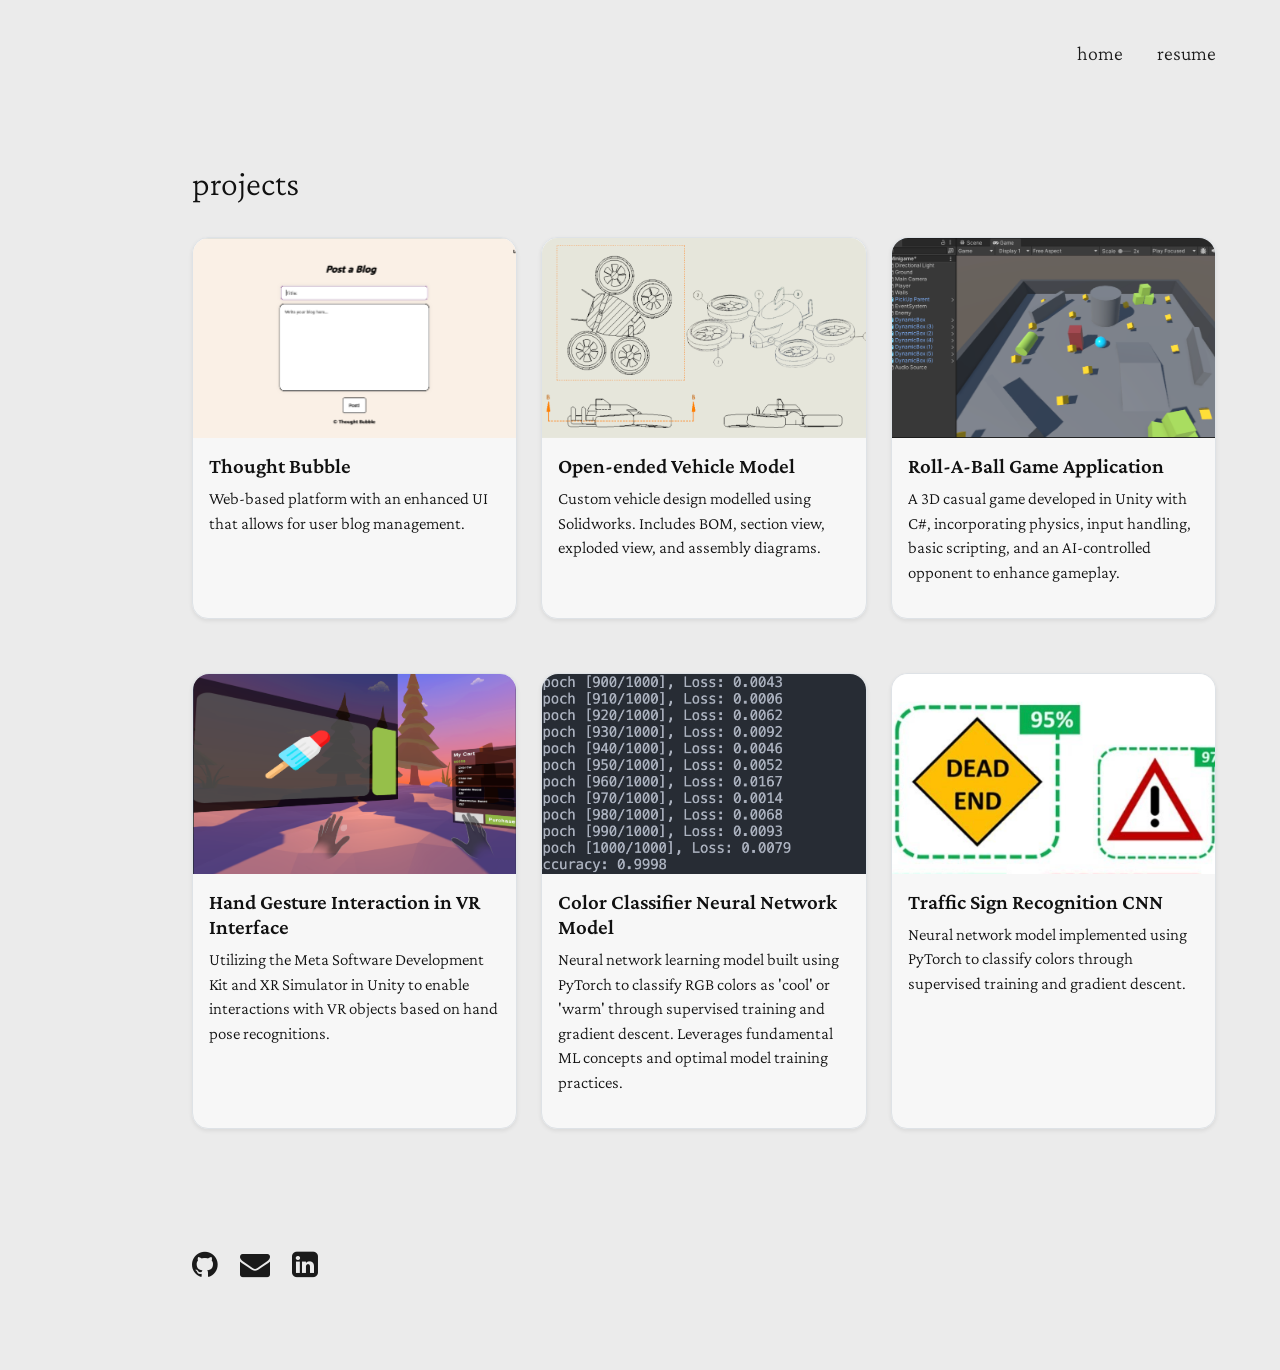
==== projects.html @ 2c20682a "Redesign hero, split projects onto its own page Restyle the home page around a serif voice and a fla" ====
<!DOCTYPE html>
<html lang="en">

<head>
    <meta charset="utf-8">
    <meta name="viewport" content="initial-scale=1.0, width=device-width">
    <title>Projects &middot; Alvin Liu</title>
    <link href="https://cdn.jsdelivr.net/npm/bootstrap@5.3.3/dist/css/bootstrap.min.css" rel="stylesheet">
    <link href="styles.css" rel="stylesheet">
    <link rel="preconnect" href="https://fonts.googleapis.com">
    <link rel="preconnect" href="https://fonts.gstatic.com" crossorigin>
    <link href="https://fonts.googleapis.com/css2?family=Lora:wght@400..700&display=swap" rel="stylesheet">
    <link href="https://fonts.googleapis.com/css2?family=Crimson+Pro:ital,wght@0,300..700;1,300..700&display=swap"
        rel="stylesheet">
    <link rel="stylesheet" href="https://cdnjs.cloudflare.com/ajax/libs/font-awesome/4.7.0/css/font-awesome.min.css">
</head>

<body>
    <div class="page">
        <header class="site-nav">
            <a href="index.html">home</a>
            <a href="https://drive.google.com/file/d/1VOfpkG4gWBabNnn5wwPnrDvvU5tSWnXs/view?usp=sharing"
                target="_blank" rel="noopener">resume</a>
        </header>

        <section class="projects-section projects-page">
            <h1 class="section-heading">projects</h1>
            <div class="container-fluid p-0">
                <div class="row g-4">
                    <div class="col-md-6 col-lg-4" style="margin-bottom: 30px;">
                        <div class="card h-100 border rounded-4 shadow-sm project-card-sm">
                            <img src="thoughtbubbleSS.png" class="card-img-top"
                                alt="Thought Bubble blog interface screenshot">
                            <div class="card-body">
                                <h5 class="card-title">Thought Bubble</h5>
                                <p class="card-text">Web-based platform with an enhanced UI
                                    that allows for user blog management.</p>
                            </div>
                        </div>
                    </div>

                    <div class="col-md-6 col-lg-4" style="margin-bottom: 30px;">
                        <div class="card h-100 border rounded-4 shadow-sm project-card-sm">
                            <img src="vehicleSS.png" class="card-img-top"
                                alt="SolidWorks vehicle assembly drawing">
                            <div class="card-body">
                                <h5 class="card-title">Open-ended Vehicle Model</h5>
                                <p class="card-text">Custom vehicle design modelled using Solidworks. Includes BOM,
                                    section view, exploded view, and assembly diagrams.</p>
                            </div>
                        </div>
                    </div>

                    <div class="col-md-6 col-lg-4" style="margin-bottom: 30px;">
                        <div class="card h-100 border rounded-4 shadow-sm project-card-sm">
                            <img src="Roll-A-Ball Image.png" class="card-img-top"
                                alt="Roll-A-Ball game scene in Unity">
                            <div class="card-body">
                                <h5 class="card-title">Roll-A-Ball Game Application</h5>
                                <p class="card-text">A 3D casual game developed in Unity with C#, incorporating physics,
                                    input handling, basic scripting, and an AI-controlled opponent to enhance gameplay.
                                </p>
                            </div>
                        </div>
                    </div>

                    <div class="col-md-6 col-lg-4" style="margin-bottom: 30px;">
                        <div class="card h-100 border rounded-4 shadow-sm project-card-sm">
                            <img src="meta-sdk-onboarding.png" class="card-img-top"
                                alt="Meta XR SDK hand tracking onboarding screen">
                            <div class="card-body">
                                <h5 class="card-title">Hand Gesture Interaction in VR Interface</h5>
                                <p class="card-text">Utilizing the Meta Software Development Kit and XR Simulator in
                                    Unity to enable interactions with VR objects based on hand pose recognitions.</p>
                            </div>
                        </div>
                    </div>

                    <div class="col-md-6 col-lg-4" style="margin-bottom: 30px;">
                        <div class="card h-100 border rounded-4 shadow-sm project-card-sm">
                            <img src="Screenshot 2025-05-20 at 3.33.55 PM.png" class="card-img-top"
                                alt="Colour classifier training output">
                            <div class="card-body">
                                <h5 class="card-title">Color Classifier Neural Network Model</h5>
                                <p class="card-text">Neural network learning model built using PyTorch to classify RGB
                                    colors as 'cool' or 'warm' through supervised training and gradient descent.
                                    Leverages fundamental ML concepts and optimal model training practices.</p>
                            </div>
                        </div>
                    </div>

                    <div class="col-md-6 col-lg-4" style="margin-bottom: 30px;">
                        <div class="card h-100 border rounded-4 shadow-sm project-card-sm">
                            <img src="Screenshot 2026-01-19 at 11.39.29 PM.png" class="card-img-top"
                                alt="Traffic sign recognition model output">
                            <div class="card-body">
                                <h5 class="card-title">Traffic Sign Recognition CNN</h5>
                                <p class="card-text">Neural network model implemented using PyTorch
                                    to classify colors through supervised training and gradient descent.</p>
                            </div>
                        </div>
                    </div>
                </div>
            </div>
        </section>

        <div class="logos">
            <a href="https://github.com/ayzlliu" target="_blank" rel="noopener" aria-label="GitHub"><i
                    class="fa">&#xf09b;</i></a>
            <a href="mailto:alvin.liu@uwaterloo.ca" aria-label="Email"><i class="fa">&#xf0e0;</i></a>
            <a href="https://www.linkedin.com/in/alvinyzlliu/" target="_blank" rel="noopener" aria-label="LinkedIn"><i
                    class="fa">&#xf08c;</i></a>
        </div>
    </div>
    <script src="https://cdn.jsdelivr.net/npm/bootstrap@5.3.3/dist/js/bootstrap.bundle.min.js"></script>
</body>

</html>
---- styles.css ----
:root {
  /* neutral light grey */
  --bg: #ebebeb;
  --ink: #111111;
  --ink-soft: #1a1a1a;
  --accent: #e15a38;
  --marker: #bfdcf5;
  /* a saturated relative of the marker: inline emphasis and links read as the
     same colour family as the highlight, instead of introducing a third hue */
  --link: #3f6fb0;

  --ease-out: cubic-bezier(0.2, 0.8, 0.3, 1);
}

/* flat paper, no wash: the reference gets its calm from an even field, and a
   gradient behind the text was fighting the highlight for attention */
body {
  background-color: var(--bg);
  font-family: "Quicksand", sans-serif;
  font-size: 19px;
  color: #111111;
  overflow-x: hidden;
  position: relative;
}

body::before {
  content: none;
}

.page {
  position: relative;
  z-index: 5;
  max-width: 1500px;
  margin: 0 auto;
  /* the base gutter, plus a 10vw inset so the content hangs off the left
     edge. dropped on narrow screens, where it would leave no column at all */
  padding: 0 clamp(24px, 5vw, 96px) 0 calc(clamp(24px, 5vw, 96px) + 10vw);
}

/* content column on the left, photo rail on the right */
.hero {
  display: grid;
  grid-template-columns: minmax(0, 1fr) 200px;
  column-gap: clamp(32px, 6vw, 110px);
  align-items: start;
  margin-top: 96px;
}

.hero-body {
  max-width: 44rem;
}

.photo-rail {
  display: flex;
  flex-direction: column;
  gap: 28px;
  align-items: center;
  padding-top: 40px;
}

.rail-photo {
  width: 150px;
  height: 150px;
  object-fit: cover;
  border-radius: 50%;
}

.centered {
  font-family: "Lora", serif;
  font-optical-sizing: auto;
  font-weight: 300;
  font-style: italic;
  position: relative;
  z-index: 10;
  text-align: center;
  color: #000000;
  font-size: clamp(44px, 6vw, 76px);
  line-height: 1.05;
  margin: 0;
  text-align: left;
}

/* a real header row, so the links can never collide with the photo rail */
.site-nav {
  display: flex;
  justify-content: flex-end;
  gap: 34px;
  padding-top: 38px;
}

/* lowercase serif, matching the body voice rather than shouting from the corner */
.site-nav a {
  font-family: "Crimson Pro", serif;
  font-weight: 300;
  font-size: 20px;
  color: var(--ink-soft);
  text-decoration: none;
  transition: color 0.2s var(--ease-out);
}

.site-nav a:hover {
  color: var(--link);
  text-decoration: underline;
  text-underline-offset: 4px;
}

/* matches the title's serif italic, as in the reference */
.intro {
  font-family: "Lora", serif;
  font-style: italic;
  font-size: 26px;
  /* roomy enough that the highlight blocks don't split across lines */
  line-height: 1.75;
  margin-top: 30px;
  max-width: 38rem;
}

/* half-height marker: fill covers the lower 45% so the words sit on the
   highlight rather than inside it, the way a real highlighter reads */
.accent-underline {
  background-image: linear-gradient(
    to top,
    var(--marker) 0%,
    var(--marker) 45%,
    transparent 45%
  );
  padding: 0 0.12em;
  -webkit-box-decoration-break: clone;
  box-decoration-break: clone;
}

.experience {
  position: relative;
  margin-top: 32px;
}

/* everything below the intro runs on the serif, so the hero reads as one
   voice instead of a serif title bolted onto a geometric sans */
.section-label,
.experience,
.past-block {
  font-family: "Crimson Pro", serif;
  /* 300 rather than 400: at 400 this face reads heavier than the italic
     intro above it and the block looked bolder than it was */
  font-weight: 300;
}

/* lowercase lead-in, as in the reference: it labels the list rather than
   competing with it, so it stays at body size */
.section-label {
  font-size: 20px;
  margin: 0 0 16px;
}

.experience li,
.past-block li {
  font-size: 19px;
}



.past-block {
  margin-top: 28px;
}

.experience ul,
.past-block ul {
  list-style-type: disc;
  padding-left: 24px;
  margin: 0;
  max-width: 44rem;
  line-height: 1.4;
}

/* inline emphasis for tools and languages. the marker is reserved for the
   three section lead-ins; if every tech term were highlighted too, the
   highlight would stop meaning anything */
.tech {
  color: var(--link);
  font-weight: 600;
}

/* left-aligned lowercase, so the section reads as a continuation of the hero
   rather than a centered Bootstrap block bolted underneath it */
.projects-section {
  margin-top: 130px;
}

/* on its own page there is no hero above it, so it picks up the same top
   rhythm the hero has on the home page */
.projects-page {
  margin-top: 96px;
}

.section-heading {
  font-family: "Crimson Pro", serif;
  font-weight: 300;
  font-size: 34px;
  margin: 0 0 32px;
}

.logos {
  display: flex;
  justify-content: flex-start;
  gap: 22px;
  margin-top: 90px;
  margin-bottom: 90px;
}

.logos a {
  color: var(--ink-soft);
  font-size: 30px;
  line-height: 1;
  transition: color 0.2s var(--ease-out), transform 0.2s var(--ease-out);
}

.logos a:hover {
  color: var(--accent);
  transform: translateY(-3px);
}

/* below this the two-column hero stops paying for itself: the rail becomes
   a horizontal strip under the text and everything shares one column */
@media (max-width: 900px) {
  .page {
    padding-left: clamp(24px, 5vw, 96px);
  }

  .hero {
    grid-template-columns: minmax(0, 1fr);
    margin-top: 110px;
    row-gap: 48px;
  }

  .photo-rail {
    flex-direction: row;
    justify-content: flex-start;
    padding-top: 0;
  }
}

@media (max-width: 475px) {
  .intro {
    font-size: 20px;
  }

  .rail-photo {
    width: 120px;
    height: 120px;
  }
}

.card-img-top {
  object-fit: cover;
  height: 200px;
  border-top-left-radius: 1rem;
  border-top-right-radius: 1rem;
}
/* quiet cards: the heavy glass-and-shadow treatment belonged to the gradient
   background and reads as noise on flat paper */
.card {
  background: rgba(255, 255, 255, 0.6);
  color: #111;
  border: 1px solid rgba(0, 0, 0, 0.08);
  box-shadow: none;
  border-radius: 14px;
  transition: transform 0.25s var(--ease-out), box-shadow 0.25s var(--ease-out);
}

.card:hover {
  transform: translateY(-4px);
  box-shadow: 0 14px 30px rgba(0, 0, 0, 0.08);
}

.card-title {
  font-family: "Crimson Pro", serif;
  font-weight: 600;
  font-size: 21px;
}

.card-text {
  font-family: "Crimson Pro", serif;
  font-weight: 300;
  font-size: 17px;
  line-height: 1.45;
}
.project-card-sm {
  max-width: 370px;
  margin: 0 auto 1rem auto;
  font-size: 0.9rem;
}
.project-card-sm .card-img-top {
  height: 200px;
  object-fit: cover;
}
/* keyboard-only focus ring; mouse clicks stay clean */
a:focus-visible {
  outline: 2px solid var(--accent);
  outline-offset: 3px;
  border-radius: 4px;
}

@media (prefers-reduced-motion: reduce) {
  *,
  *::before,
  *::after {
    animation-duration: 0.01ms !important;
    animation-iteration-count: 1 !important;
    transition-duration: 0.01ms !important;
    scroll-behavior: auto !important;
  }

  .card:hover,
  .logos a:hover {
    transform: none;
  }
}
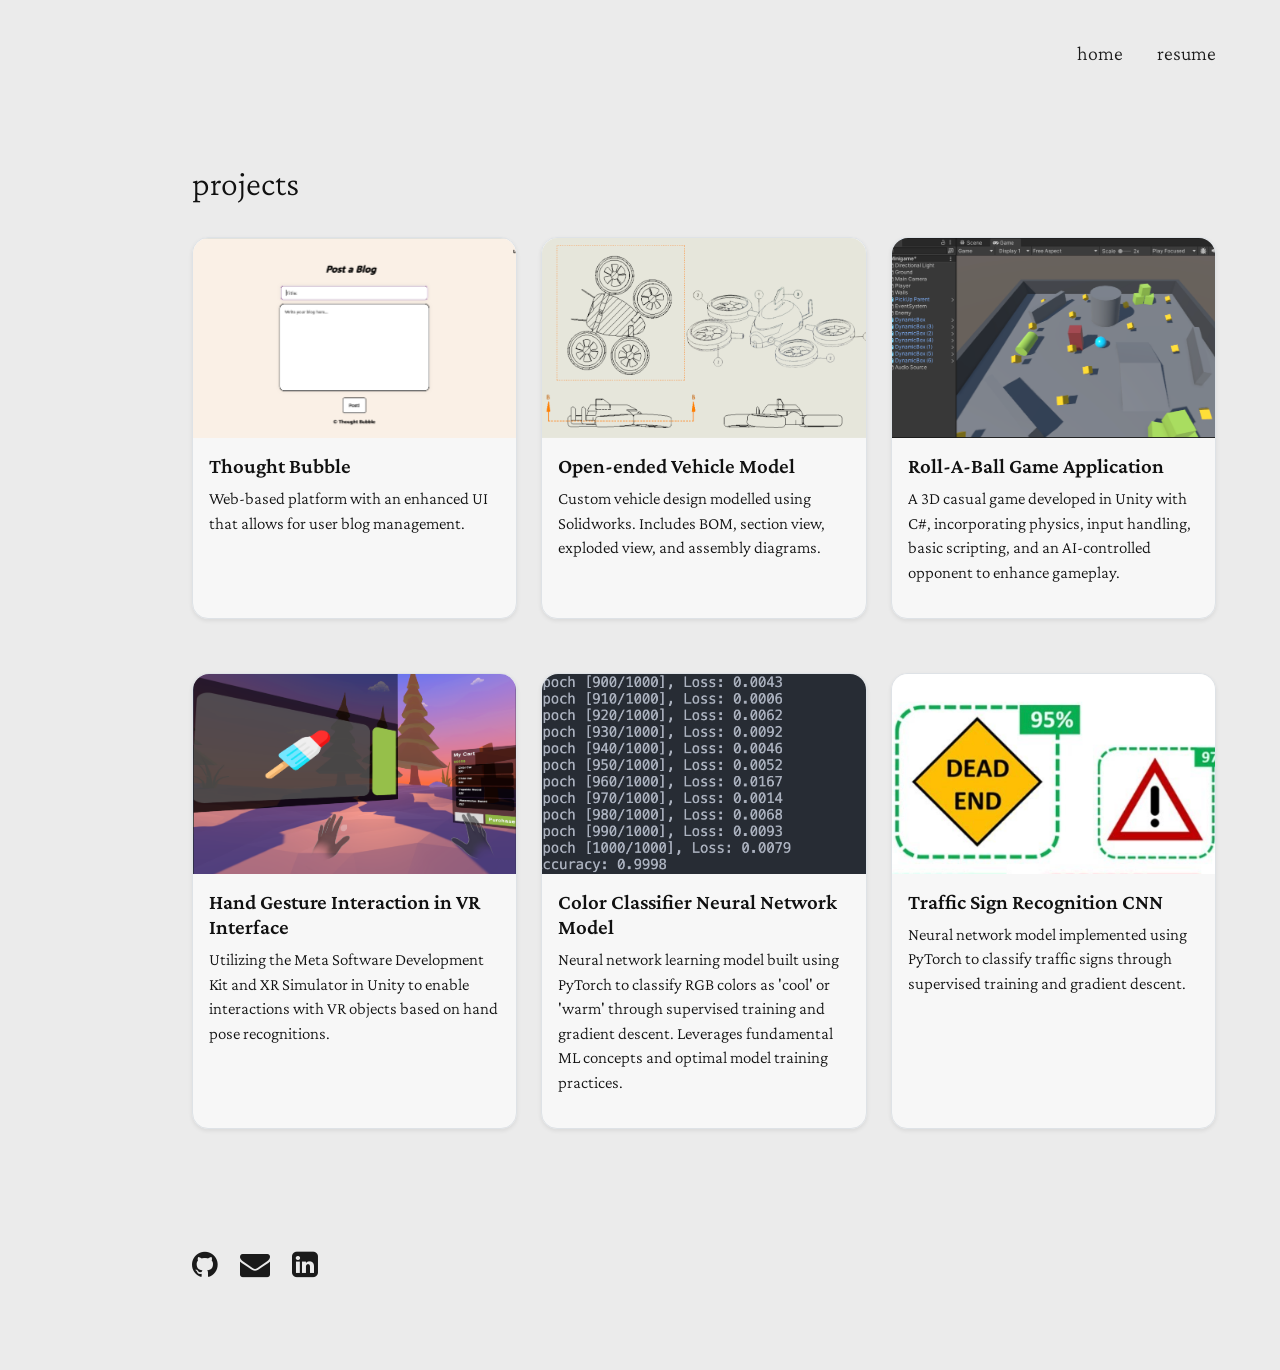
==== commit b0d7543e: "Restore original tech list, correct traffic sign card copy The full-stack bullet had been rewritten " ====
--- a/projects.html
+++ b/projects.html
@@ -96,7 +96,7 @@
                             <div class="card-body">
                                 <h5 class="card-title">Traffic Sign Recognition CNN</h5>
                                 <p class="card-text">Neural network model implemented using PyTorch
-                                    to classify colors through supervised training and gradient descent.</p>
+                                    to classify traffic signs through supervised training and gradient descent.</p>
                             </div>
                         </div>
                     </div>
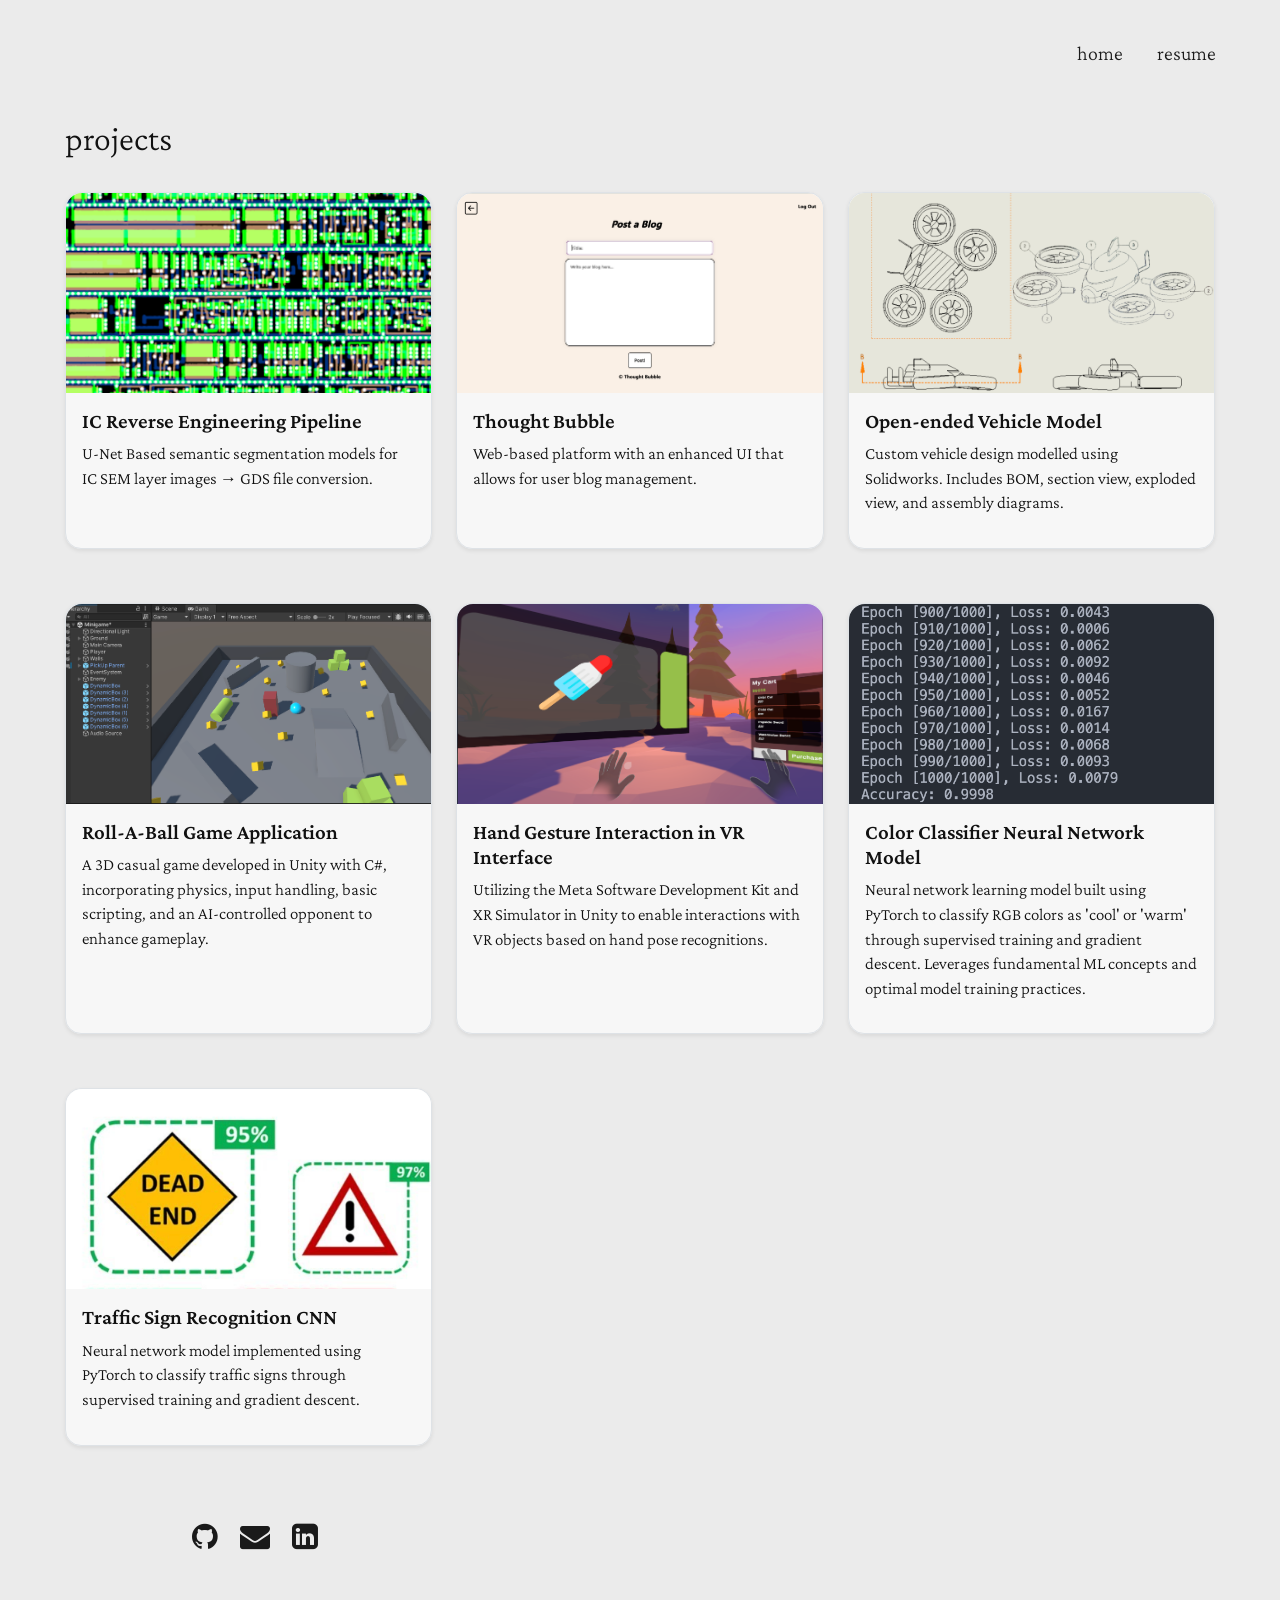
==== commit 355ace6a: "Add IC pipeline project, rework hero rail and projects layout Add the IC Reverse Engineering Pipelin" ====
--- a/projects.html
+++ b/projects.html
@@ -16,7 +16,7 @@
 </head>
 
 <body>
-    <div class="page">
+    <div class="page page-centered">
         <header class="site-nav">
             <a href="index.html">home</a>
             <a href="https://drive.google.com/file/d/1VOfpkG4gWBabNnn5wwPnrDvvU5tSWnXs/view?usp=sharing"
@@ -27,6 +27,18 @@
             <h1 class="section-heading">projects</h1>
             <div class="container-fluid p-0">
                 <div class="row g-4">
+                    <div class="col-md-6 col-lg-4" style="margin-bottom: 30px;">
+                        <div class="card h-100 border rounded-4 shadow-sm project-card-sm">
+                            <img src="ic-pipeline.png" class="card-img-top"
+                                alt="U-Net segmentation of an IC SEM layer">
+                            <div class="card-body">
+                                <h5 class="card-title">IC Reverse Engineering Pipeline</h5>
+                                <p class="card-text">U-Net Based semantic segmentation models for IC SEM
+                                    layer images &rarr; GDS file conversion.</p>
+                            </div>
+                        </div>
+                    </div>
+
                     <div class="col-md-6 col-lg-4" style="margin-bottom: 30px;">
                         <div class="card h-100 border rounded-4 shadow-sm project-card-sm">
                             <img src="thoughtbubbleSS.png" class="card-img-top"
--- a/styles.css
+++ b/styles.css
@@ -63,6 +63,14 @@
   height: 150px;
   object-fit: cover;
   border-radius: 50%;
+}
+
+/* top and bottom only: shifted left by one full diameter. transform rather
+   than margin so the rail's own box, and the hero grid column it sits in,
+   stay put. the middle photo keeps the rail's natural position */
+.rail-photo:first-child,
+.rail-photo:last-child {
+  transform: translateX(-150px);
 }
 
 .centered {
@@ -186,10 +194,39 @@
   margin-top: 130px;
 }
 
-/* on its own page there is no hero above it, so it picks up the same top
-   rhythm the hero has on the home page */
+/* on its own page there is no hero above it, so it sits tighter than the
+   hero does: 5vh up, since a grid of cards needs less breathing room above
+   it than a title does. centered rather than hung off the left gutter */
 .projects-page {
-  margin-top: 96px;
+  margin-top: calc(96px - 5vh);
+  margin-left: auto;
+  margin-right: auto;
+  max-width: 1150px;
+}
+
+/* left-aligned again, flush with the left edge of the centered card grid */
+.projects-page .section-heading {
+  text-align: left;
+}
+
+/* the home page hangs its content off a deep left gutter; a centered grid
+   needs symmetric padding instead, or "centered" would sit 65px right */
+.page-centered {
+  padding-left: clamp(24px, 5vw, 96px);
+  padding-right: clamp(24px, 5vw, 96px);
+}
+
+/* the centered page drops the home page's 10vw inset, so the footer would
+   sit 10vw left of where it does on the home page. put it back, so the
+   icons land on the same axis across both pages */
+.page-centered .logos {
+  margin-left: 10vw;
+}
+
+/* centered within their columns, matching the centered heading above */
+.projects-page .project-card-sm {
+  margin-left: auto;
+  margin-right: auto;
 }
 
 .section-heading {
@@ -203,7 +240,7 @@
   display: flex;
   justify-content: flex-start;
   gap: 22px;
-  margin-top: 90px;
+  margin-top: calc(90px - 5vh);
   margin-bottom: 90px;
 }
 
@@ -224,6 +261,11 @@
 @media (max-width: 900px) {
   .page {
     padding-left: clamp(24px, 5vw, 96px);
+  }
+
+  /* the home page has no 10vw inset down here, so neither should the footer */
+  .page-centered .logos {
+    margin-left: 0;
   }
 
   .hero {
@@ -284,9 +326,11 @@
   font-size: 17px;
   line-height: 1.45;
 }
+/* left-aligned inside its column, not centered: an auto left margin pushed
+   each card off the heading's axis by half the leftover column width */
 .project-card-sm {
   max-width: 370px;
-  margin: 0 auto 1rem auto;
+  margin: 0 auto 1rem 0;
   font-size: 0.9rem;
 }
 .project-card-sm .card-img-top {
